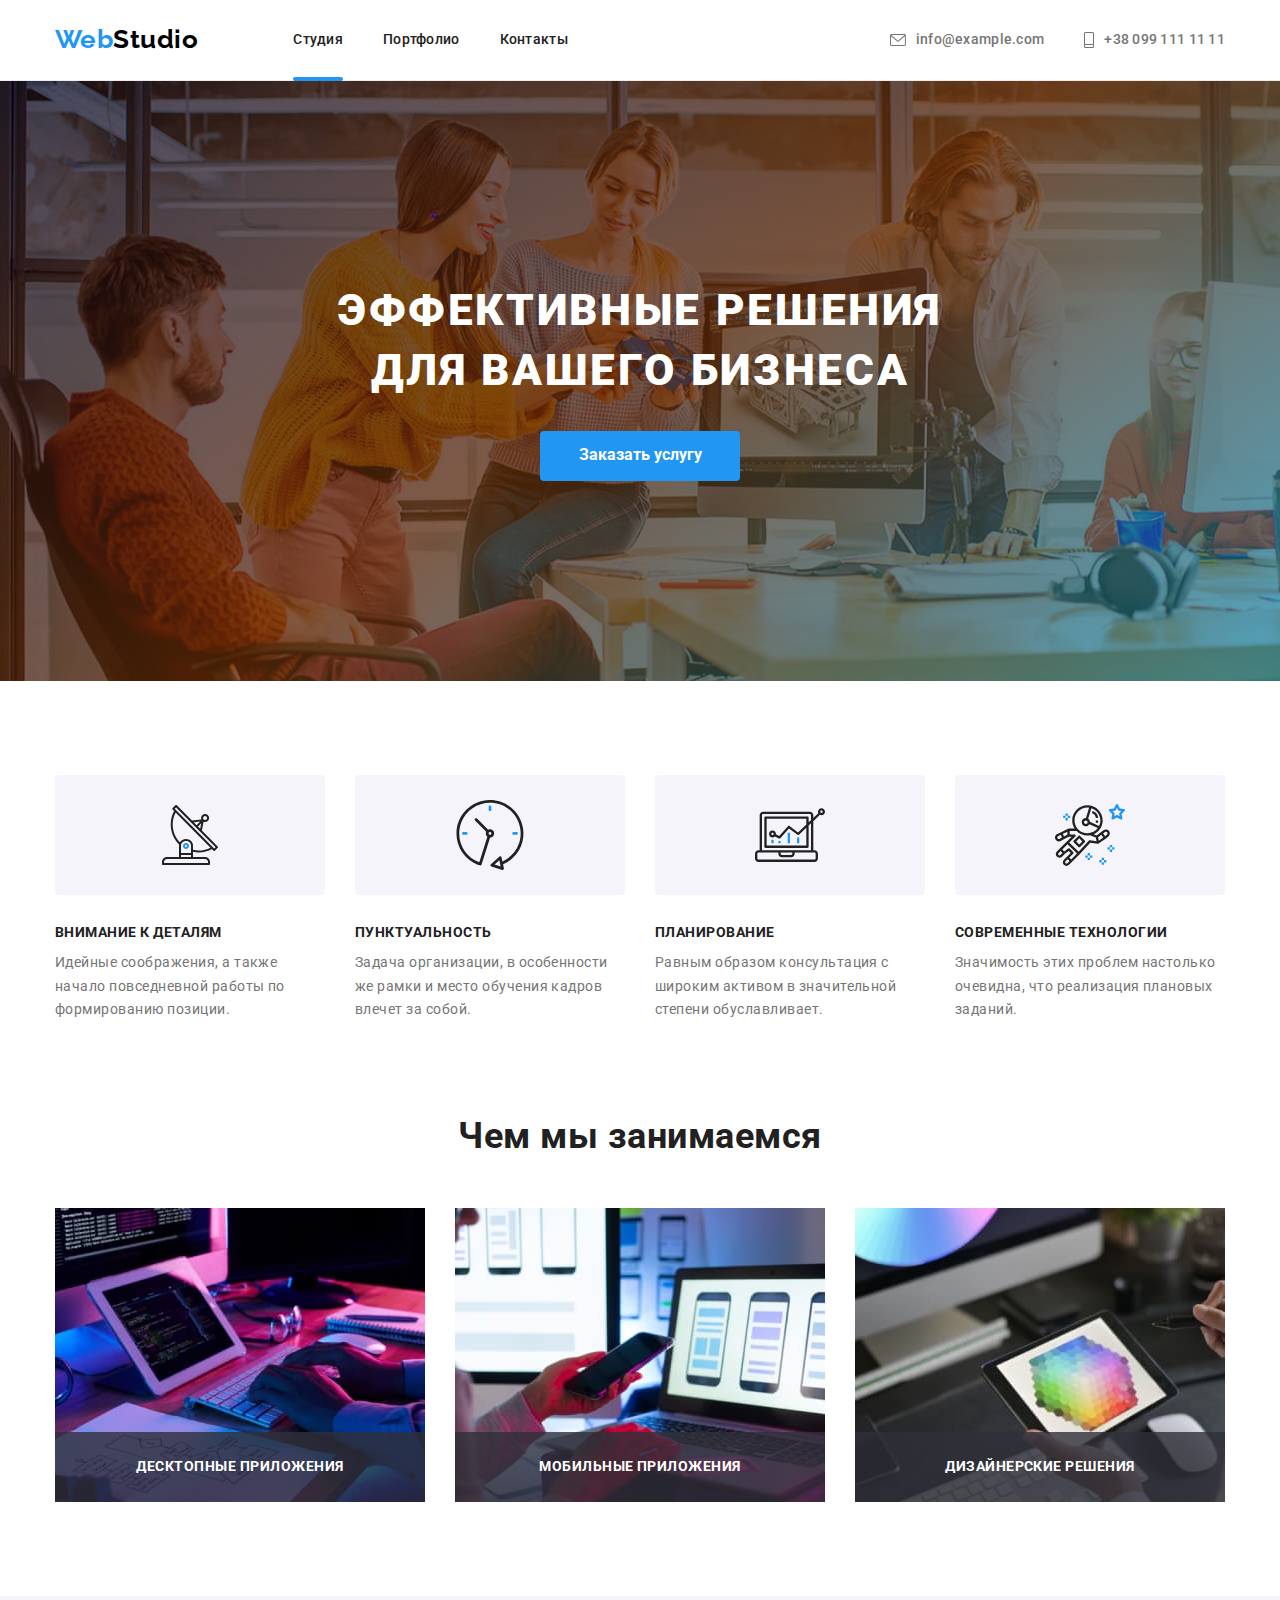
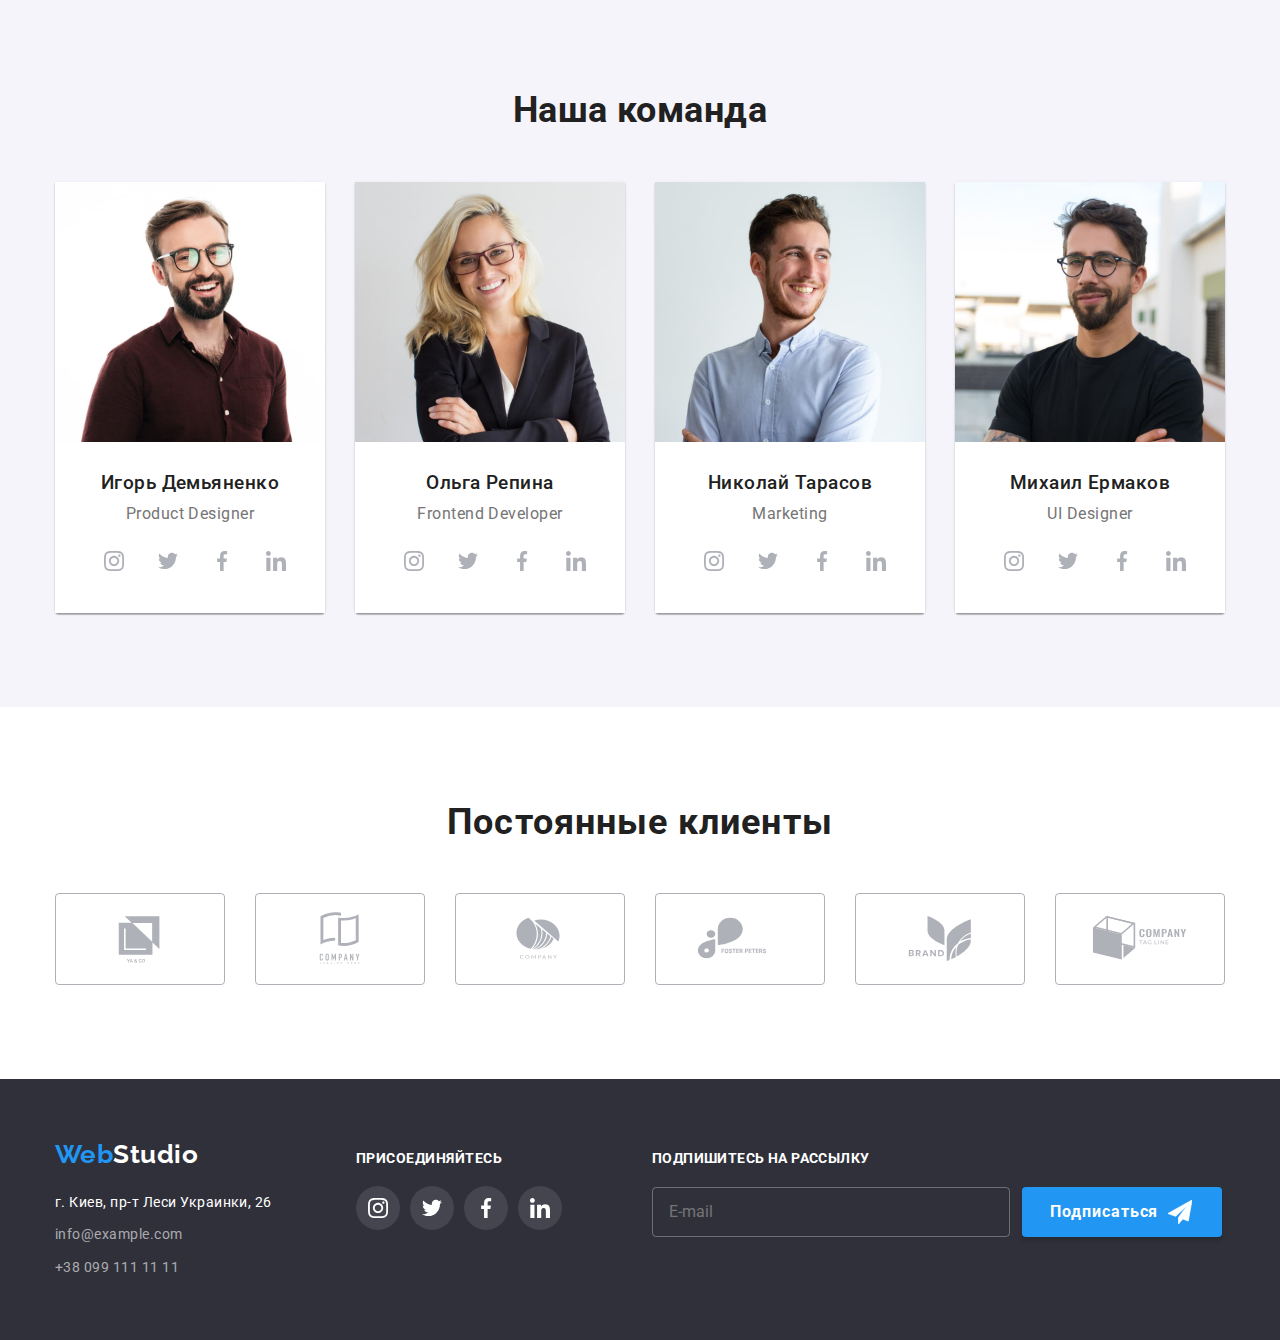
==== index.html @ b6207cf8 "start progect" ====
<!DOCTYPE html>
<html lang="ru">
  <head>
    <meta charset="UTF-8" />
    <meta http-equiv="X-UA-Compatible" content="IE=edge" />
    <meta name="viewport" content="width=device-width, initial-scale=1.0" />
    <title>Document</title>
    <link rel="preconnect" href="https://fonts.googleapis.com" />
    <link rel="preconnect" href="https://fonts.gstatic.com" crossorigin />
    <link
      href="https://fonts.googleapis.com/css2?family=Raleway:wght@700&family=Roboto:wght@400;500;700&display=swap"
      rel="stylesheet"
    />
    <link
      rel="stylesheet"
      href="https://cdnjs.cloudflare.com/ajax/libs/modern-normalize/1.1.0/modern-normalize.css"
    />
    <link rel="stylesheet" href="./css/main.min.css" />
  </head>
  <body>
    <header class="header">
      <div class="container header-container">
        <a href="./index.html" class="header-logo link"
          >Web<span class="header-logo_black">Studio</span></a
        >
        <nav class="navgation">
          <ul class="navgation-list list">
            <li class="navgation-item">
              <a href="#" class="navgation-link link current">Студия</a>
            </li>
            <li class="navgation-item">
              <a href="./portfolio.html" class="navgation-link link"
                >Портфолио</a
              >
            </li>
            <li class="navgation-item">
              <a href="#" class="navgation-link link">Контакты</a>
            </li>
          </ul>
        </nav>

        <ul class="header-contakts__list list">
          <li class="header-contakts__item">
            <a
              href="mailto:info@example.com"
              class="header-contakts__link link"
            >
              <svg class="header-contakts__symbol" width="16" height="12">
                <use href="./images/symbol-defs.svg#icon-envelope"></use>
              </svg>
              info@example.com
            </a>
          </li>
          <li class="header-contakts__item">
            <a href="#" class="header-contakts__link link">
              <svg class="header-contakts__symbol" width="10" height="16">
                <use href="./images/symbol-defs.svg#icon-Vectorphone"></use>
              </svg>
              +38 099 111 11 11
            </a>
          </li>
        </ul>
      </div>
    </header>
    <main>
      <section class="title-box">
        <div class="container">
          <h1 class="title-box__heading">
            Эффективные решения для вашего бизнеса
          </h1>
          <button type="button" class="btn" data-modal-open>
            Заказать услугу
          </button>
        </div>
      </section>
      <section class="benefits">
        <div class="container">
          <h2 class="visually-hidden">наши преимущества</h2>
          <ul class="list benefits-list">
            <li class="benefits-item">
              <div class="benefits-icon">
                <svg class="benefits-img" width="60" height="60">
                  <use href="./images/symbol-defs.svg#icon-antenna-1"></use>
                </svg>
              </div>
              <h3 class="benefits-heading">Внимание к деталям</h3>
              <p class="benefits-paragraph">
                Идейные соображения, а также начало повседневной работы по
                формированию позиции.
              </p>
            </li>
            <li class="benefits-item">
              <div class="benefits-icon">
                <svg class="benefits-img" width="70" height="70">
                  <use href="./images/symbol-defs.svg#icon-clock-1"></use>
                </svg>
              </div>
              <h3 class="benefits-heading">Пунктуальность</h3>
              <p class="benefits-paragraph">
                Задача организации, в особенности же рамки и место обучения
                кадров влечет за собой.
              </p>
            </li>
            <li class="benefits-item">
              <div class="benefits-icon">
                <svg class="benefits-img" width="70" height="70">
                  <use href="./images/symbol-defs.svg#icon-diagram-1"></use>
                </svg>
              </div>
              <h3 class="benefits-heading">Планирование</h3>
              <p class="benefits-paragraph">
                Равным образом консультация с широким активом в значительной
                степени обуславливает.
              </p>
            </li>
            <li class="benefits-item">
              <div class="benefits-icon">
                <svg class="benefits-img" width="70" height="70">
                  <use href="./images/symbol-defs.svg#icon-astronaut-1"></use>
                </svg>
              </div>
              <h3 class="benefits-heading">Современные технологии</h3>
              <p class="benefits-paragraph">
                Значимость этих проблем настолько очевидна, что реализация
                плановых заданий.
              </p>
            </li>
          </ul>
        </div>
      </section>
      <section class="ourDewelop">
        <div class="container">
          <h2 class="ourDewelop-heading">Чем мы занимаемся</h2>
          <ul class="list ourDewelop-list">
            <li class="ourDewelop-item">
              <img
                src="./images/plan.jpg"
                class="ttt"
                alt="план создания приложения"
                width="370"
              />
              <p class="ourDewelop-description">Десктопные приложения</p>
            </li>
            <li class="ourDewelop-item">
              <img
                src="./images/test.jpg"
                alt="тестирование модели приложения на мобильном интерфейсе"
                width="370"
              />
              <p class="ourDewelop-description">Мобильные приложения</p>
            </li>
            <li class="ourDewelop-item">
              <img
                src="./images/mosaik.jpg"
                alt="демонстрация приложения на различных устройствах"
                width="370"
              />
              <p class="ourDewelop-description">Дизайнерские решения</p>
            </li>
          </ul>
        </div>
      </section>
      <section class="our-team">
        <div class="container">
          <h2 class="our-team-heading">Наша команда</h2>
          <ul class="list our-team-list">
            <li class="our-team-item">
              <img
                src="./images/Igor.jpg"
                alt="Фото продуктового дизайнера"
                width="270"
              />
              <div class="name-card">
                <h3 class="our-team-name">Игорь Демьяненко</h3>
                <p class="our-team-profession">Product Designer</p>
                <ul class="social-list list">
                  <li class="social-item">
                    <a href="#" class="social-link link">
                      <svg class="social-icon">
                        <use
                          href="./images/symbol-defs.svg#icon-instagram-1"
                        ></use>
                      </svg>
                    </a>
                  </li>
                  <li class="social-item">
                    <a href="#" class="social-link link">
                      <svg class="social-icon">
                        <use
                          href="./images/symbol-defs.svg#icon-twitter-1"
                        ></use>
                      </svg>
                    </a>
                  </li>
                  <li class="social-item">
                    <a href="#" class="social-link link">
                      <svg class="social-icon">
                        <use
                          href="./images/symbol-defs.svg#icon-facebook-1"
                        ></use>
                      </svg>
                    </a>
                  </li>
                  <li class="social-item">
                    <a href="#" class="social-link link">
                      <svg class="social-icon">
                        <use
                          href="./images/symbol-defs.svg#icon-linkedin-1"
                        ></use>
                      </svg>
                    </a>
                  </li>
                </ul>
              </div>
            </li>
            <li class="our-team-item">
              <img
                src="./images/Olia.jpg"
                alt="Фото фронт-енд разработчика"
                width="270"
              />
              <div class="name-card">
                <h3 class="our-team-name">Ольга Репина</h3>
                <p class="our-team-profession">Frontend Developer</p>
                <ul class="social-list list">
                  <li class="social-item">
                    <a href="#" class="social-link link">
                      <svg class="social-icon">
                        <use
                          href="./images/symbol-defs.svg#icon-instagram-1"
                        ></use>
                      </svg>
                    </a>
                  </li>
                  <li class="social-item">
                    <a href="#" class="social-link link">
                      <svg class="social-icon">
                        <use
                          href="./images/symbol-defs.svg#icon-twitter-1"
                        ></use>
                      </svg>
                    </a>
                  </li>
                  <li class="social-item">
                    <a href="#" class="social-link link">
                      <svg class="social-icon">
                        <use
                          href="./images/symbol-defs.svg#icon-facebook-1"
                        ></use>
                      </svg>
                    </a>
                  </li>
                  <li class="social-item">
                    <a href="#" class="social-link link">
                      <svg class="social-icon">
                        <use
                          href="./images/symbol-defs.svg#icon-linkedin-1"
                        ></use>
                      </svg>
                    </a>
                  </li>
                </ul>
              </div>
            </li>
            <li class="our-team-item">
              <img
                src="./images/Kolia.jpg"
                alt="Фото маркетолога"
                width="270"
              />
              <div class="name-card">
                <h3 class="our-team-name">Николай Тарасов</h3>
                <p class="our-team-profession">Marketing</p>
                <ul class="social-list list">
                  <li class="social-item">
                    <a href="#" class="social-link link">
                      <svg class="social-icon">
                        <use
                          href="./images/symbol-defs.svg#icon-instagram-1"
                        ></use>
                      </svg>
                    </a>
                  </li>
                  <li class="social-item">
                    <a href="#" class="social-link link">
                      <svg class="social-icon">
                        <use
                          href="./images/symbol-defs.svg#icon-twitter-1"
                        ></use>
                      </svg>
                    </a>
                  </li>
                  <li class="social-item">
                    <a href="#" class="social-link link">
                      <svg class="social-icon">
                        <use
                          href="./images/symbol-defs.svg#icon-facebook-1"
                        ></use>
                      </svg>
                    </a>
                  </li>
                  <li class="social-item">
                    <a href="#" class="social-link link">
                      <svg class="social-icon">
                        <use
                          href="./images/symbol-defs.svg#icon-linkedin-1"
                        ></use>
                      </svg>
                    </a>
                  </li>
                </ul>
              </div>
            </li>
            <li class="our-team-item">
              <img
                src="./images/Misha.jpg"
                alt="Фото дизайнера UI"
                width="270"
              />
              <div class="name-card">
                <h3 class="our-team-name">Михаил Ермаков</h3>
                <p class="our-team-profession">UI Designer</p>
                <ul class="social-list list">
                  <li class="social-item">
                    <a href="#" class="social-link link">
                      <svg class="social-icon">
                        <use
                          href="./images/symbol-defs.svg#icon-instagram-1"
                        ></use>
                      </svg>
                    </a>
                  </li>
                  <li class="social-item">
                    <a href="#" class="social-link link">
                      <svg class="social-icon">
                        <use
                          href="./images/symbol-defs.svg#icon-twitter-1"
                        ></use>
                      </svg>
                    </a>
                  </li>
                  <li class="social-item">
                    <a href="#" class="social-link link">
                      <svg class="social-icon">
                        <use
                          href="./images/symbol-defs.svg#icon-facebook-1"
                        ></use>
                      </svg>
                    </a>
                  </li>
                  <li class="social-item">
                    <a href="#" class="social-link link">
                      <svg class="social-icon">
                        <use
                          href="./images/symbol-defs.svg#icon-linkedin-1"
                        ></use>
                      </svg>
                    </a>
                  </li>
                </ul>
              </div>
            </li>
          </ul>
        </div>
      </section>
      <section class="main-clients">
        <div class="container">
          <h2 class="clients-head">Постоянные клиенты</h2>
          <ul class="clients-list list">
            <li class="clients-item">
              <a href="#" class="clients-link"
                ><svg class="clients-icon">
                  <use href="./images/symbol-defs.svg#icon-Logo1"></use>
                </svg>
              </a>
            </li>
            <li class="clients-item">
              <a href="#" class="clients-link"
                ><svg class="clients-icon">
                  <use href="./images/symbol-defs.svg#icon-Logo2"></use>
                </svg>
              </a>
            </li>
            <li class="clients-item">
              <a href="#" class="clients-link"
                ><svg class="clients-icon">
                  <use href="./images/symbol-defs.svg#icon-Logo3"></use>
                </svg>
              </a>
            </li>
            <li class="clients-item">
              <a href="#" class="clients-link"
                ><svg class="clients-icon">
                  <use href="./images/symbol-defs.svg#icon-Logo4"></use>
                </svg>
              </a>
            </li>
            <li class="clients-item">
              <a href="#" class="clients-link"
                ><svg class="clients-icon">
                  <use href="./images/symbol-defs.svg#icon-Logo5"></use>
                </svg>
              </a>
            </li>
            <li class="clients-item">
              <a href="#" class="clients-link"
                ><svg class="clients-icon">
                  <use href="./images/symbol-defs.svg#icon-Logo6"></use>
                </svg>
              </a>
            </li>
          </ul>
        </div>
      </section>
    </main>
    <footer class="footer">
      <div class="container footer-container">
        <div class="vrap">
          <a href="./index.html" class="footer-logo link"
            >Web<span class="footer-logo_white">Studio</span></a
          >
          <address class="footer-adress-hero">
            <p class="footer-address">г. Киев, пр-т Леси Украинки, 26</p>
            <ul class="list footer-list">
              <li class="item-contakts-link">
                <a
                  href="mailto:info@example.com"
                  class="footer-contakts-link link"
                  >info@example.com</a
                >
              </li>
              <li class="item-contakts-link">
                <a href="#" class="footer-contakts-link link"
                  >+38 099 111 11 11</a
                >
              </li>
            </ul>
          </address>
        </div>
        <div class="footer-social">
          <p class="footer-social-heading">присоединяйтесь</p>
          <ul class="footer-social-list list">
            <li class="footer-social-item">
              <a href="#" class="footer-social-link">
                <svg class="footer-social-icon">
                  <use href="./images/symbol-defs.svg#icon-instagram-1"></use>
                </svg>
              </a>
            </li>
            <li class="footer-social-item">
              <a href="#" class="footer-social-link">
                <svg class="footer-social-icon">
                  <use href="./images/symbol-defs.svg#icon-twitter-1"></use>
                </svg>
              </a>
            </li>
            <li class="footer-social-item">
              <a href="#" class="footer-social-link">
                <svg class="footer-social-icon">
                  <use href="./images/symbol-defs.svg#icon-facebook-1"></use>
                </svg>
              </a>
            </li>
            <li class="footer-social-item">
              <a href="#" class="footer-social-link">
                <svg class="footer-social-icon">
                  <use href="./images/symbol-defs.svg#icon-linkedin-1"></use>
                </svg>
              </a>
            </li>
          </ul>
        </div>
        <div class="footer-mail-box">
          <p class="mail-box-heading">Подпишитесь на рассылку</p>
          <form class="form-online">
            <input
              class="online-input"
              type="email"
              name="user-mail"
              id="user-mail"
              placeholder="E-mail"
            />
            <button type="submit" class="hero-button online-btn">
              Подписаться
              <svg class="online-btn-icon" width="24" height="24">
                <use href="./images/symbol-defs.svg#icon-send"></use>
              </svg>
            </button>
          </form>
        </div>
      </div>
    </footer>
    <div class="modal-bg is-hidden" data-modal>
      <div class="modal-window">
        <button type="button" class="clouse-icon" data-modal-close>
          <svg class="close" width="18" height="18">
            <use href="./images/symbol-defs.svg#icon-close-black"></use>
          </svg>
        </button>
        <form class="modal-form">
          <p class="modal-form-heading">
            Оставьте свои данные, мы вам перезвоним
          </p>

          <label class="modal-form-section">
            <span class="name">Имя</span>
            <span class="input-wrap">
              <input class="formput" type="text" name="name" />
              <svg class="input-img" width="12" height="12">
                <use href="./images/symbol-defs.svg#icon-name-vector"></use>
              </svg>
            </span>
          </label>

          <label class="modal-form-section">
            <span class="name">Телефон</span>
            <span class="input-wrap">
              <input class="formput" type="tel" name="phone" />
              <svg class="input-img" width="13" height="13">
                <use href="./images/symbol-defs.svg#icon-phone-vector"></use>
              </svg>
            </span>
          </label>

          <label class="modal-form-section">
            <span class="name">Почта</span>
            <span class="input-wrap">
              <input class="formput" type="email" name="email" />
              <svg class="input-img" width="15" height="12">
                <use href="./images/symbol-defs.svg#icon-mail-vector"></use>
              </svg>
            </span>
          </label>

          <label class="modal-form-section textarea-label">
            <span class="name">Комментарий</span>
            <textarea
              name="feedback"
              class="formput holder-text-style"
              rows="5"
              placeholder="Введите текст"
            ></textarea>
          </label>
          <label for="checkbox" class="form-checkbox-label">
            <input
              type="checkbox"
              name="checkbox"
              id="checkbox"
              class="form-checkbox visually-hidden"
            />
            <span class="checkbox">
              <svg width="16" height="16">
                <use href="./images/symbol-defs.svg#icon-Vector" class=""></use>
              </svg>
            </span>
            Соглашаюсь с рассылкой и принимаю
            <a href="" class="form-link">Условия договора</a>
          </label>

          <button class="btn form-btn" type="submit">Отправить</button>
        </form>
      </div>
    </div>
    <script src="./js/modal.js"></script>
  </body>
</html>
---- css/main.min.css ----
:root{--primary-title-color: #212121;--primary-text-color: #757575;--header-link-color: #2196f3;--logo-text-color: #000000;--bg-our-team: #f5f4fa;--white-color-text: #ffffff;--title-box-color: #2f303a;--shadow-color: #eeeeee;--header-border: #ececec;--social-icon: #afb1b8;--our-clients: #212121}p,h1,h2,h3,h4,h5,h6{margin:0}ul{margin:0;padding-left:0}img{display:block;max-width:100%;height:auto}body{font-family:"Roboto", sans-serif;letter-spacing:0.03em;color:var(--primary-text-color);background-color:var(--white-color-text)}.link{text-decoration:none}.list{text-decoration:none;list-style-type:none}.visually-hidden{position:absolute;width:1px;height:1px;margin:-1px;border:0;padding:0;clip:rect(0 0 0 0);overflow:hidden}.container{width:1200px;margin:0 auto;padding-left:15px;padding-right:15px}.btn{margin-top:30px;width:200px;height:50px;font-family:inherit;font-weight:700;border-radius:4px;color:var(--white-color-text);background-color:var(--header-link-color);border:none;cursor:pointer}.btn:focus,.btn:hover{box-shadow:0px 4px 4px rgba(0,0,0,0.15)}.footer-logo{display:inline-block;margin-bottom:20px;font-family:Raleway;font-style:normal;font-weight:bold;font-size:26px;line-height:1.19;color:var(--header-link-color)}.footer-logo_white{font-weight:bold;font-size:26px;line-height:1.19;color:var(--white-color-text)}footer.header-logo{display:block;padding:0;margin-right:0;margin-bottom:20px}.modal-window{position:absolute;top:50%;left:50%;padding:40px;transform:translate(-50%, -50%);width:528px;height:581px;background:var(--white-color-text);box-shadow:0px 4px 4px rgba(0,0,0,0.25);border-radius:4px}.modal-bg{position:fixed;width:100vw;height:100vh;top:0;background-color:rgba(0,0,0,0.2);transition-property:opacity, visibility;transition-duration:500ms;transition-timing-function:cubic-bezier(0.4, 0, 0.2, 1)}.social-list{display:flex;justify-content:center}.social-item{width:44px;height:44px;display:flex}.social-item{margin-left:10px}.social-link{width:100%;height:100%;display:flex;border-radius:50%;justify-content:center;align-items:center;transition-property:background-color;transition-duration:250ms;transition-timing-function:cubic-bezier(0.4, 0, 0.2, 1)}.social-link:focus,.social-link:hover{background-color:var(--header-link-color)}.social-link:focus .social-icon,.social-link:hover .social-icon{fill:var(--white-color-text)}.social-icon{width:20px;height:20px;fill:var(--social-icon);transition-property:fill;transition-duration:250ms;transition-timing-function:cubic-bezier(0.4, 0, 0.2, 1)}.mail-box-heading{font-style:normal;font-weight:700;font-size:14px;line-height:1.14;letter-spacing:0.03em;margin-bottom:20px;text-transform:uppercase;color:var(--white-color-text)}.form-online{display:flex;width:100%}.online-input{padding:15px 16px;margin-right:12px;width:358px;height:50px;color:var(--white-color-text);background-color:transparent;box-sizing:border-box;border-radius:4px;border:1px solid rgba(255,255,255,0.3);outline:0px;transition:border-color 250ms cubic-bezier(0.4, 0, 0.2, 1)}.online-input:hover,.online-input:focus{border-color:var(--header-link-color)}.online-btn-icon{height:24px;width:24px;margin-left:10px}.hero-button{padding:10px 32px;font-weight:700;font-size:16px;line-height:1.87;letter-spacing:0.06em;border-radius:4px;background-color:var(--header-link-color);color:var(--primary-text-color);box-shadow:0px 4px 4px #000;border:none;align-items:center;text-align:center;cursor:pointer;transition:background-color 250ms cubic-bezier(0.4, 0, 0.2, 1)}.online-btn{padding:10px 28px;width:200px;color:var(--white-color-text);display:flex;box-shadow:0px 4px 4px rgba(0,0,0,0.15);border-radius:4px}.footer-mail-send{font-style:normal;font-weight:700;font-size:16px;line-height:1.88;display:flex;align-items:center;text-align:center;letter-spacing:0.06em;background-color:var(--header-link-color);padding-right:10px;color:var(--white-color-text)}.footer-button-icon{fill:var(--white-color-text)}.filter{font-weight:500;padding:6px 22px;line-height:1.62;text-align:center;border-radius:4px;color:var(--primary-title-color);background:var(--bg-our-team);border:none;transition:background-color 250ms cubic-bezier(0.4, 0, 0.2, 1),color 250ms cubic-bezier(0.4, 0, 0.2, 1),box-shadow 250ms cubic-bezier(0.4, 0, 0.2, 1)}.filter:focus,.filter:hover{color:var(--white-color-text);background:var(--header-link-color);box-shadow:0px 4px 4px rgba(0,0,0,0.25)}.btn-active{color:var(--white-color-text);background:var(--header-link-color);box-shadow:0px 4px 4px rgba(0,0,0,0.25)}.button-container{display:flex;align-items:center;justify-content:center;margin-bottom:50px}.list-item-container{border-radius:4px}.list-item-container:not(:last-child){margin-right:8px}.current{color:var(--header-link-color)}.header{border-bottom:1px solid var(--header-border)}.header-container{display:flex;align-items:center}.navgation-list{display:flex;align-items:center}.header-contakts__list{display:flex;margin-left:auto}.header-logo{font-family:Raleway;font-style:normal;font-weight:bold;font-size:26px;line-height:1.19;margin-right:95px;padding-top:24px;padding-bottom:25px;color:var(--header-link-color)}.header-logo_black{color:var(--logo-text-color)}.navgation-item{display:block}.navgation-item:not(:last-child){margin-right:40px}.navgation-link{display:block;position:relative;padding:32px 0;font-weight:500;font-size:14px;line-height:1.14;letter-spacing:0.02em;color:var(--primary-title-color);transition-property:color;transition-duration:250ms;transition-timing-function:cubic-bezier(0.4, 0, 0.2, 1)}.navgation-link:focus,.navgation-link:hover{color:var(--header-link-color)}.header-contakts__item:not(:last-child){margin-right:40px}.header-contakts__item{display:flex;align-items:center;position:relative}.header-contakts__link{display:flex;align-items:center;padding:32px 0;font-weight:500;font-size:14px;line-height:1.14;letter-spacing:0.02em;color:var(--primary-text-color);transition-property:color;transition-duration:250ms;transition-timing-function:cubic-bezier(0.4, 0, 0.2, 1)}.header-contakts__link:hover,.header-contakts__link:focus{color:var(--header-link-color)}.header-contakts__link:hover .header-contakts__symbol,.header-contakts__link:focus .header-contakts__symbol{color:var(--header-link-color);fill:var(--header-link-color)}.header-contakts__symbol{margin-right:10px;fill:var(--primary-text-color);transition:250ms cubic-bezier(0.4, 0, 0.2, 1)}.current::after{content:"";display:block;position:absolute;bottom:-1.5px;width:100%;height:4px;background:var(--header-link-color);border-radius:2px}.hero-container-wrapper{position:relative;overflow:hidden}.description{font-style:normal;font-weight:400;position:absolute;top:0;left:0;width:100%;font-size:18px;line-height:1.56;color:var(--white-color-text);background-color:var(--header-link-color);opacity:0.9;padding:63px 24px;text-align:start;transform:translateY(100%);transition:250ms cubic-bezier(0.4, 0, 0.2, 1)}.hero-container-item:not(:nth-last-child(-n+3)){margin-bottom:30px}.hero-container-item:not(:nth-child(3n+3)){margin-right:30px}.section{padding-top:94px;padding-bottom:94px}.card-box{padding:20px 24px;border:1px solid var(--shadow-color);border-top:none}.card-title{font-weight:bold;font-size:18px;line-height:2;letter-spacing:0.06em;color:var(--primary-title-color)}.card-paragraph{line-height:30px;margin-top:4px;color:var(--primary-text-color)}.hero-container{display:flex;flex-wrap:wrap}.hero-container-link{display:block;width:100%;height:100%}.hero-container-link:hover,.hero-container-link:focus{box-shadow:0px 4px 4px rgba(0,0,0,0.25)}.hero-container-link:hover .description,.hero-container-link:focus .description{transform:translateY(0)}.title-box{max-width:1600px;text-align:center;margin:0 auto;background:linear-gradient(145deg, rgba(2,0,36,0.4) 0%, rgba(121,56,9,0.574965) 50%, rgba(0,212,255,0.4) 100%),url(../images/bg.jpg)}.title-box__heading{width:55%;margin:0 auto;font-weight:900;font-size:44px;line-height:1.36;text-align:center;letter-spacing:0.06em;text-transform:uppercase;color:var(--white-color-text)}.title-box{padding:200px 0}.benefits{padding-top:94px;padding-bottom:94px}.benefits-list{display:flex}.benefits-list:not(:last-child){margin-left:15px}.benefits-item{flex-basis:calc((100% - (3 * 30px)) / 4)}.benefits-item:not(:last-child){margin-right:30px}.benefits-heading{margin-bottom:10px;font-weight:bold;font-size:14px;line-height:1.14;text-transform:uppercase;color:var(--primary-title-color)}.benefits-paragraph{font-style:normal;font-weight:normal;font-size:14px;line-height:1.71}.benefits-icon{width:270px;height:120px;margin-bottom:30px;display:flex;justify-content:center;align-items:center;background:var(--bg-our-team);border-radius:4px}.clouse-icon{position:absolute;right:8px;top:8px;width:30px;height:30px;border-radius:50%;border:1px solid rgba(0,0,0,0.1);background:var(--white-color-text);display:flex;justify-content:center;align-items:center;transition-property:fill;transition-duration:250ms;transition-timing-function:cubic-bezier(0.4, 0, 0.2, 1);cursor:pointer}.clouse-icon:hover,.clouse-icon:focus{fill:var(--header-link-color)}.close{display:flex;justify-content:center;align-items:center}.modal-bg.is-hidden{visibility:hidden;opacity:0;pointer-events:none}.modal-form-heading{margin-bottom:12px;font-style:normal;font-weight:700;font-size:20px;line-height:1.15;text-align:center;letter-spacing:0.03em;color:var(--logo-text-color)}.modal-form{display:flex;flex-direction:column;width:100%;min-height:581px}.formput{display:block;width:100%;height:100%;border:none;resize:none;padding-left:30px;outline:none;box-sizing:border-box;border-radius:4px;border:1.4px solid rgba(33,33,33,0.2)}.formput:hover,.formput:focus{border-color:#188ce8;transition-property:border-color;transition-duration:250ms;transition-timing-function:cubic-bezier(0.4, 0, 0.2, 1)}.formput:hover+.input-img,.formput:focus+.input-img{fill:var(--header-link-color)}.input-wrap.input-img{transition-property:fill;transition-duration:250ms;transition-timing-function:cubic-bezier(0.4, 0, 0.2, 1)}.input-wrap:focus,.input-wrap:hover{border-color:var(--header-link-color)}.textarea-wrap{position:relative;height:40px;border-color:var(--primary-text-color);padding:12px 16px;width:448px;height:120px;resize:none;border-radius:4px;border:1px solid rgba(33,33,33,0.2);transition:border-color var(--timing-duration) var(--timing-function)}.name{font-style:normal;font-weight:400;font-size:12px;line-height:calc(14 / 12);color:var(--primary-text-color);letter-spacing:0.01em}.form-text{font-weight:400;font-size:14px;line-height:calc(24 / 14);letter-spacing:0.03em;color:var(--primary-text-color)}.textarea-wrap .formput{padding:0}textarea.holder-text-style{display:block;font-style:normal;font-weight:400;font-size:14px;line-height:calc(16 / 14);letter-spacing:0.01em;color:rgba(117,117,117,0.5);border:1.4px solid rgba(33,33,33,0.2);padding:12px 16px}.form-checkbox-label{cursor:pointer}.checkbox{margin-right:7px;width:16px;height:16px;transition:background-color 250ms cubic-bezier(0.4, 0, 0.2, 1),fill 250ms cubic-bezier(0.4, 0, 0.2, 1)}.form-link{margin-left:5px;font-size:14px;line-height:1.71;letter-spacing:0.03em;text-decoration-line:underline;color:var(--header-link-color)}.modal-form-section{margin-bottom:10px}.form-checkbox-label{display:flex;align-items:center;justify-content:center;margin-bottom:30px;font-weight:normal;font-size:14px;line-height:1.71;letter-spacing:0.03em;color:var(--primary-text-color)}.form-btn{display:block;margin:0 auto;font-style:normal;font-weight:700;font-size:16px;line-height:1.87;letter-spacing:0.06em;color:var(--white-color-text);box-shadow:0px 4px 4px rgba(0,0,0,0.15);border-radius:4px;transition-property:background-color;transition-duration:250ms;transition-timing-function:cubic-bezier(0.4, 0, 0.2, 1);cursor:pointer}.form-btn:hover,.form-btn:focus{background-color:#188ce8}.form-checkbox{position:absolute}.form-checkbox:focus+.checkbox,.form-checkbox:hover+.checkbox{fill:var(--header-link-color)}.form-checkbox:checked+.checkbox{border-radius:2px;fill:var(--header-link-color);background-color:var(--header-link-color);background-image:url(../images/Vector-2.svg);background-size:cover}.form-field{position:relative}.input-img{position:absolute;display:inline-block;left:12px;top:50%;transform:translateY(-50%)}.input-wrap{display:block;position:relative;height:40px}label.textarea-label{margin-bottom:20px}.ourDewelop{padding-bottom:94px}.ourDewelop-heading{font-weight:700;font-size:36px;line-height:1.16;text-align:center;margin-bottom:50px;color:var(--primary-title-color)}.ourDewelop-list{display:flex;margin:-15px}.ourDewelop-item{flex-basis:calc(100% / 3 - 30px);margin:15px;position:relative}.ourDewelop-item:not(:last-child){margin-right:15px}.ourDewelop-description{position:absolute;display:flex;justify-content:center;align-items:center;left:0;bottom:0;width:100%;height:70px;font-style:normal;font-weight:700;font-size:14px;line-height:1.14;color:var(--white-color-text);text-transform:uppercase;background:rgba(47,48,58,0.8)}.our-team{background-color:var(--bg-our-team);padding-bottom:94px;padding-top:94px;transition:box-shadow 250ms cubic-bezier(0.4, 0, 0.2, 1)}.our-team:focus,.our-team:hover{box-shadow:0px 4px 4px rgba(0,0,0,0.25)}.our-team-heading{margin-bottom:50px;text-align:center;font-size:36px;font-weight:700;color:var(--primary-title-color)}.our-team-list{display:flex;margin:-15px}.our-team-item{flex-basis:calc(100% / 4 - 30px);margin:15px;box-shadow:0px 1px 3px rgba(0,0,0,0.12),0px 1px 1px rgba(0,0,0,0.14),0px 2px 1px rgba(0,0,0,0.2);border-radius:0px 0px 4px 4px}.our-team-item:not(:last-child){margin-right:15px}.name-card{padding:30px 27px;background-color:var(--white-color-text)}.our-team-name{margin-bottom:10px;font-weight:500;line-height:1.19;text-align:center;color:var(--primary-title-color)}.our-team-profession{font-style:normal;font-weight:normal;line-height:1.19;text-align:center;margin-bottom:16px}.main-clients{padding-top:94px;padding-bottom:94px}.clients-head{font-weight:700;line-height:1.17;text-align:center;font-size:36px;margin-bottom:50px;letter-spacing:0.03em;color:var(--our-clients)}.clients-list{display:flex;justify-content:center}.clients-item{width:170px;height:92px}.clients-item+.clients-item{margin-left:30px}.clients-link{display:flex;justify-content:center;align-items:center;width:100%;height:100%;border:1px solid var(--social-icon);box-sizing:border-box;border-radius:4px;transition-property:border;transition-duration:250ms;transition-timing-function:cubic-bezier(0.4, 0, 0.2, 1)}.clients-link:focus,.clients-link:hover{border-color:var(--header-link-color)}.clients-link:focus .clients-icon,.clients-link:hover .clients-icon{fill:var(--header-link-color)}.clients-icon{width:106px;height:60px;fill:var(--social-icon);transition-property:fill;transition-duration:250ms;transition-timing-function:cubic-bezier(0.4, 0, 0.2, 1)}.footer{background-color:var(--title-box-color)}.footer-list{margin-top:9px}.footer-address{font-size:14px;line-height:calc(24 / 14);color:var(--white-color-text)}.footer-adress-hero{font-style:inherit;padding-right:14px}.footer-contakts-link{font-size:14px;line-height:1.71;color:rgba(255,255,255,0.6);transition-property:color;transition-duration:250ms;transition-timing-function:cubic-bezier(0.4, 0, 0.2, 1)}.footer-contakts-link:hover,.footer-contakts-link:focus{color:var(--header-link-color)}.footer{display:block;padding-top:60px;padding-bottom:60px}.item-contakts-link:first-child{margin-bottom:9px}.footer-container{display:flex;align-items:baseline}footer-mail-box{width:100%;margin-left:auto}.footer-social-heading{font-weight:700;line-height:1.17;font-size:14px;color:var(--white-color-text);margin-bottom:20px;text-transform:uppercase}.footer-social{margin-left:70px;margin-right:90px}.footer-social-list{display:flex;justify-content:center}.footer-social-item{width:44px;height:44px;display:flex}.footer-social-item+.footer-social-item{margin-left:10px}.footer-social-link{width:100%;height:100%;display:flex;border-radius:50%;background:rgba(255,255,255,0.1);justify-content:center;align-items:center;transition-property:background-color;transition-duration:250ms;transition-timing-function:cubic-bezier(0.4, 0, 0.2, 1)}.footer-social-link:hover,.footer-social-link:focus{background-color:var(--header-link-color)}.footer-social-icon{width:20px;height:20px;fill:var(--white-color-text)}
/*# sourceMappingURL=main.min.css.map */
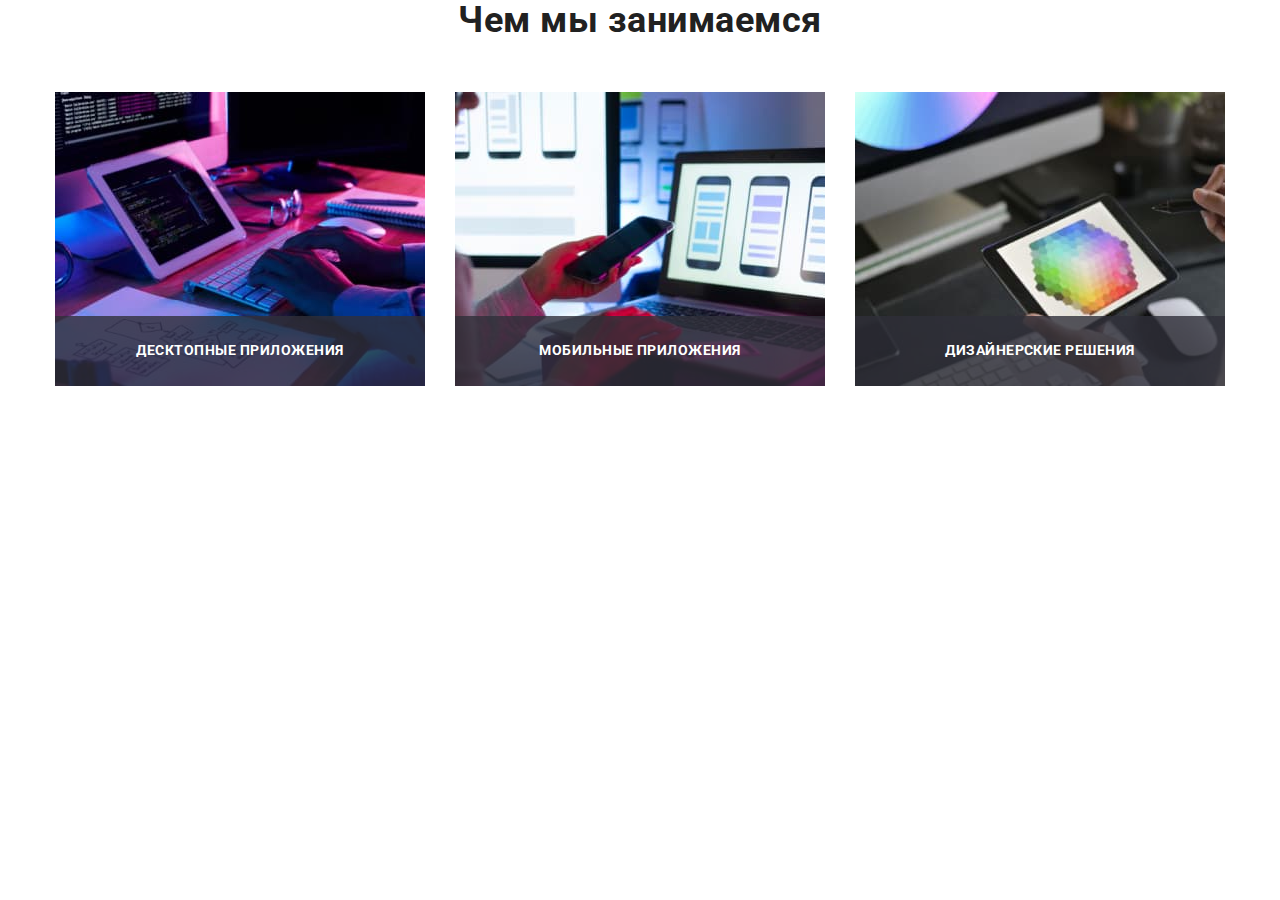
==== commit 4992acb3: "about & benefits" ====
--- a/index.html
+++ b/index.html
@@ -18,7 +18,7 @@
     <link rel="stylesheet" href="./css/main.min.css" />
   </head>
   <body>
-    <header class="header">
+    <!--  <header class="header">
       <div class="container header-container">
         <a href="./index.html" class="header-logo link"
           >Web<span class="header-logo_black">Studio</span></a
@@ -72,95 +72,95 @@
             Заказать услугу
           </button>
         </div>
-      </section>
-      <section class="benefits">
-        <div class="container">
-          <h2 class="visually-hidden">наши преимущества</h2>
-          <ul class="list benefits-list">
-            <li class="benefits-item">
-              <div class="benefits-icon">
-                <svg class="benefits-img" width="60" height="60">
-                  <use href="./images/symbol-defs.svg#icon-antenna-1"></use>
-                </svg>
-              </div>
-              <h3 class="benefits-heading">Внимание к деталям</h3>
-              <p class="benefits-paragraph">
-                Идейные соображения, а также начало повседневной работы по
-                формированию позиции.
-              </p>
-            </li>
-            <li class="benefits-item">
-              <div class="benefits-icon">
-                <svg class="benefits-img" width="70" height="70">
-                  <use href="./images/symbol-defs.svg#icon-clock-1"></use>
-                </svg>
-              </div>
-              <h3 class="benefits-heading">Пунктуальность</h3>
-              <p class="benefits-paragraph">
-                Задача организации, в особенности же рамки и место обучения
-                кадров влечет за собой.
-              </p>
-            </li>
-            <li class="benefits-item">
-              <div class="benefits-icon">
-                <svg class="benefits-img" width="70" height="70">
-                  <use href="./images/symbol-defs.svg#icon-diagram-1"></use>
-                </svg>
-              </div>
-              <h3 class="benefits-heading">Планирование</h3>
-              <p class="benefits-paragraph">
-                Равным образом консультация с широким активом в значительной
-                степени обуславливает.
-              </p>
-            </li>
-            <li class="benefits-item">
-              <div class="benefits-icon">
-                <svg class="benefits-img" width="70" height="70">
-                  <use href="./images/symbol-defs.svg#icon-astronaut-1"></use>
-                </svg>
-              </div>
-              <h3 class="benefits-heading">Современные технологии</h3>
-              <p class="benefits-paragraph">
-                Значимость этих проблем настолько очевидна, что реализация
-                плановых заданий.
-              </p>
-            </li>
-          </ul>
-        </div>
-      </section>
-      <section class="ourDewelop">
-        <div class="container">
-          <h2 class="ourDewelop-heading">Чем мы занимаемся</h2>
-          <ul class="list ourDewelop-list">
-            <li class="ourDewelop-item">
-              <img
-                src="./images/plan.jpg"
-                class="ttt"
-                alt="план создания приложения"
-                width="370"
-              />
-              <p class="ourDewelop-description">Десктопные приложения</p>
-            </li>
-            <li class="ourDewelop-item">
-              <img
-                src="./images/test.jpg"
-                alt="тестирование модели приложения на мобильном интерфейсе"
-                width="370"
-              />
-              <p class="ourDewelop-description">Мобильные приложения</p>
-            </li>
-            <li class="ourDewelop-item">
-              <img
-                src="./images/mosaik.jpg"
-                alt="демонстрация приложения на различных устройствах"
-                width="370"
-              />
-              <p class="ourDewelop-description">Дизайнерские решения</p>
-            </li>
-          </ul>
-        </div>
-      </section>
-      <section class="our-team">
+      </section> 
+    <section class="benefits">
+      <div class="container">
+        <h2 class="visually-hidden">наши преимущества</h2>
+        <ul class="list benefits-list">
+          <li class="benefits-item">
+            <div class="benefits-icon">
+              <svg class="benefits-img" width="70" height="70">
+                <use href="./images/symbol-defs.svg#icon-antenna-1"></use>
+              </svg>
+            </div>
+            <h3 class="benefits-heading">Внимание к деталям</h3>
+            <p class="benefits-paragraph">
+              Идейные соображения, а также начало повседневной работы по
+              формированию позиции.
+            </p>
+          </li>
+          <li class="benefits-item">
+            <div class="benefits-icon">
+              <svg class="benefits-img" width="70" height="70">
+                <use href="./images/symbol-defs.svg#icon-clock-1"></use>
+              </svg>
+            </div>
+            <h3 class="benefits-heading">Пунктуальность</h3>
+            <p class="benefits-paragraph">
+              Задача организации, в особенности же рамки и место обучения кадров
+              влечет за собой.
+            </p>
+          </li>
+          <li class="benefits-item">
+            <div class="benefits-icon">
+              <svg class="benefits-img" width="70" height="70">
+                <use href="./images/symbol-defs.svg#icon-diagram-1"></use>
+              </svg>
+            </div>
+            <h3 class="benefits-heading">Планирование</h3>
+            <p class="benefits-paragraph">
+              Равным образом консультация с широким активом в значительной
+              степени обуславливает.
+            </p>
+          </li>
+          <li class="benefits-item">
+            <div class="benefits-icon">
+              <svg class="benefits-img" width="70" height="70">
+                <use href="./images/symbol-defs.svg#icon-astronaut-1"></use>
+              </svg>
+            </div>
+            <h3 class="benefits-heading">Современные технологии</h3>
+            <p class="benefits-paragraph">
+              Значимость этих проблем настолько очевидна, что реализация
+              плановых заданий.
+            </p>
+          </li>
+        </ul>
+      </div>
+    </section>-->
+    <section class="ourDewelop">
+      <div class="container">
+        <h2 class="ourDewelop-heading">Чем мы занимаемся</h2>
+        <ul class="list ourDewelop-list">
+          <li class="ourDewelop-item">
+            <img
+              src="./images/plan.jpg"
+              class="ttt"
+              alt="план создания приложения"
+              width="370"
+            />
+            <p class="ourDewelop-description">Десктопные приложения</p>
+          </li>
+          <li class="ourDewelop-item">
+            <img
+              src="./images/test.jpg"
+              alt="тестирование модели приложения на мобильном интерфейсе"
+              width="370"
+            />
+            <p class="ourDewelop-description">Мобильные приложения</p>
+          </li>
+          <li class="ourDewelop-item">
+            <img
+              src="./images/mosaik.jpg"
+              alt="демонстрация приложения на различных устройствах"
+              width="370"
+            />
+            <p class="ourDewelop-description">Дизайнерские решения</p>
+          </li>
+        </ul>
+      </div>
+    </section>
+    <!-- <section class="our-team">
         <div class="container">
           <h2 class="our-team-heading">Наша команда</h2>
           <ul class="list our-team-list">
@@ -520,9 +520,9 @@
                 <use href="./images/symbol-defs.svg#icon-phone-vector"></use>
               </svg>
             </span>
-          </label>
+          </label> -->
 
-          <label class="modal-form-section">
+    <!--<label class="modal-form-section">
             <span class="name">Почта</span>
             <span class="input-wrap">
               <input class="formput" type="email" name="email" />
@@ -561,6 +561,6 @@
         </form>
       </div>
     </div>
-    <script src="./js/modal.js"></script>
+    <script src="./js/modal.js"></script>-->
   </body>
 </html>
--- a/css/main.min.css
+++ b/css/main.min.css
@@ -1,2 +1,2 @@
-:root{--primary-title-color: #212121;--primary-text-color: #757575;--header-link-color: #2196f3;--logo-text-color: #000000;--bg-our-team: #f5f4fa;--white-color-text: #ffffff;--title-box-color: #2f303a;--shadow-color: #eeeeee;--header-border: #ececec;--social-icon: #afb1b8;--our-clients: #212121}p,h1,h2,h3,h4,h5,h6{margin:0}ul{margin:0;padding-left:0}img{display:block;max-width:100%;height:auto}body{font-family:"Roboto", sans-serif;letter-spacing:0.03em;color:var(--primary-text-color);background-color:var(--white-color-text)}.link{text-decoration:none}.list{text-decoration:none;list-style-type:none}.visually-hidden{position:absolute;width:1px;height:1px;margin:-1px;border:0;padding:0;clip:rect(0 0 0 0);overflow:hidden}.container{width:1200px;margin:0 auto;padding-left:15px;padding-right:15px}.btn{margin-top:30px;width:200px;height:50px;font-family:inherit;font-weight:700;border-radius:4px;color:var(--white-color-text);background-color:var(--header-link-color);border:none;cursor:pointer}.btn:focus,.btn:hover{box-shadow:0px 4px 4px rgba(0,0,0,0.15)}.footer-logo{display:inline-block;margin-bottom:20px;font-family:Raleway;font-style:normal;font-weight:bold;font-size:26px;line-height:1.19;color:var(--header-link-color)}.footer-logo_white{font-weight:bold;font-size:26px;line-height:1.19;color:var(--white-color-text)}footer.header-logo{display:block;padding:0;margin-right:0;margin-bottom:20px}.modal-window{position:absolute;top:50%;left:50%;padding:40px;transform:translate(-50%, -50%);width:528px;height:581px;background:var(--white-color-text);box-shadow:0px 4px 4px rgba(0,0,0,0.25);border-radius:4px}.modal-bg{position:fixed;width:100vw;height:100vh;top:0;background-color:rgba(0,0,0,0.2);transition-property:opacity, visibility;transition-duration:500ms;transition-timing-function:cubic-bezier(0.4, 0, 0.2, 1)}.social-list{display:flex;justify-content:center}.social-item{width:44px;height:44px;display:flex}.social-item{margin-left:10px}.social-link{width:100%;height:100%;display:flex;border-radius:50%;justify-content:center;align-items:center;transition-property:background-color;transition-duration:250ms;transition-timing-function:cubic-bezier(0.4, 0, 0.2, 1)}.social-link:focus,.social-link:hover{background-color:var(--header-link-color)}.social-link:focus .social-icon,.social-link:hover .social-icon{fill:var(--white-color-text)}.social-icon{width:20px;height:20px;fill:var(--social-icon);transition-property:fill;transition-duration:250ms;transition-timing-function:cubic-bezier(0.4, 0, 0.2, 1)}.mail-box-heading{font-style:normal;font-weight:700;font-size:14px;line-height:1.14;letter-spacing:0.03em;margin-bottom:20px;text-transform:uppercase;color:var(--white-color-text)}.form-online{display:flex;width:100%}.online-input{padding:15px 16px;margin-right:12px;width:358px;height:50px;color:var(--white-color-text);background-color:transparent;box-sizing:border-box;border-radius:4px;border:1px solid rgba(255,255,255,0.3);outline:0px;transition:border-color 250ms cubic-bezier(0.4, 0, 0.2, 1)}.online-input:hover,.online-input:focus{border-color:var(--header-link-color)}.online-btn-icon{height:24px;width:24px;margin-left:10px}.hero-button{padding:10px 32px;font-weight:700;font-size:16px;line-height:1.87;letter-spacing:0.06em;border-radius:4px;background-color:var(--header-link-color);color:var(--primary-text-color);box-shadow:0px 4px 4px #000;border:none;align-items:center;text-align:center;cursor:pointer;transition:background-color 250ms cubic-bezier(0.4, 0, 0.2, 1)}.online-btn{padding:10px 28px;width:200px;color:var(--white-color-text);display:flex;box-shadow:0px 4px 4px rgba(0,0,0,0.15);border-radius:4px}.footer-mail-send{font-style:normal;font-weight:700;font-size:16px;line-height:1.88;display:flex;align-items:center;text-align:center;letter-spacing:0.06em;background-color:var(--header-link-color);padding-right:10px;color:var(--white-color-text)}.footer-button-icon{fill:var(--white-color-text)}.filter{font-weight:500;padding:6px 22px;line-height:1.62;text-align:center;border-radius:4px;color:var(--primary-title-color);background:var(--bg-our-team);border:none;transition:background-color 250ms cubic-bezier(0.4, 0, 0.2, 1),color 250ms cubic-bezier(0.4, 0, 0.2, 1),box-shadow 250ms cubic-bezier(0.4, 0, 0.2, 1)}.filter:focus,.filter:hover{color:var(--white-color-text);background:var(--header-link-color);box-shadow:0px 4px 4px rgba(0,0,0,0.25)}.btn-active{color:var(--white-color-text);background:var(--header-link-color);box-shadow:0px 4px 4px rgba(0,0,0,0.25)}.button-container{display:flex;align-items:center;justify-content:center;margin-bottom:50px}.list-item-container{border-radius:4px}.list-item-container:not(:last-child){margin-right:8px}.current{color:var(--header-link-color)}.header{border-bottom:1px solid var(--header-border)}.header-container{display:flex;align-items:center}.navgation-list{display:flex;align-items:center}.header-contakts__list{display:flex;margin-left:auto}.header-logo{font-family:Raleway;font-style:normal;font-weight:bold;font-size:26px;line-height:1.19;margin-right:95px;padding-top:24px;padding-bottom:25px;color:var(--header-link-color)}.header-logo_black{color:var(--logo-text-color)}.navgation-item{display:block}.navgation-item:not(:last-child){margin-right:40px}.navgation-link{display:block;position:relative;padding:32px 0;font-weight:500;font-size:14px;line-height:1.14;letter-spacing:0.02em;color:var(--primary-title-color);transition-property:color;transition-duration:250ms;transition-timing-function:cubic-bezier(0.4, 0, 0.2, 1)}.navgation-link:focus,.navgation-link:hover{color:var(--header-link-color)}.header-contakts__item:not(:last-child){margin-right:40px}.header-contakts__item{display:flex;align-items:center;position:relative}.header-contakts__link{display:flex;align-items:center;padding:32px 0;font-weight:500;font-size:14px;line-height:1.14;letter-spacing:0.02em;color:var(--primary-text-color);transition-property:color;transition-duration:250ms;transition-timing-function:cubic-bezier(0.4, 0, 0.2, 1)}.header-contakts__link:hover,.header-contakts__link:focus{color:var(--header-link-color)}.header-contakts__link:hover .header-contakts__symbol,.header-contakts__link:focus .header-contakts__symbol{color:var(--header-link-color);fill:var(--header-link-color)}.header-contakts__symbol{margin-right:10px;fill:var(--primary-text-color);transition:250ms cubic-bezier(0.4, 0, 0.2, 1)}.current::after{content:"";display:block;position:absolute;bottom:-1.5px;width:100%;height:4px;background:var(--header-link-color);border-radius:2px}.hero-container-wrapper{position:relative;overflow:hidden}.description{font-style:normal;font-weight:400;position:absolute;top:0;left:0;width:100%;font-size:18px;line-height:1.56;color:var(--white-color-text);background-color:var(--header-link-color);opacity:0.9;padding:63px 24px;text-align:start;transform:translateY(100%);transition:250ms cubic-bezier(0.4, 0, 0.2, 1)}.hero-container-item:not(:nth-last-child(-n+3)){margin-bottom:30px}.hero-container-item:not(:nth-child(3n+3)){margin-right:30px}.section{padding-top:94px;padding-bottom:94px}.card-box{padding:20px 24px;border:1px solid var(--shadow-color);border-top:none}.card-title{font-weight:bold;font-size:18px;line-height:2;letter-spacing:0.06em;color:var(--primary-title-color)}.card-paragraph{line-height:30px;margin-top:4px;color:var(--primary-text-color)}.hero-container{display:flex;flex-wrap:wrap}.hero-container-link{display:block;width:100%;height:100%}.hero-container-link:hover,.hero-container-link:focus{box-shadow:0px 4px 4px rgba(0,0,0,0.25)}.hero-container-link:hover .description,.hero-container-link:focus .description{transform:translateY(0)}.title-box{max-width:1600px;text-align:center;margin:0 auto;background:linear-gradient(145deg, rgba(2,0,36,0.4) 0%, rgba(121,56,9,0.574965) 50%, rgba(0,212,255,0.4) 100%),url(../images/bg.jpg)}.title-box__heading{width:55%;margin:0 auto;font-weight:900;font-size:44px;line-height:1.36;text-align:center;letter-spacing:0.06em;text-transform:uppercase;color:var(--white-color-text)}.title-box{padding:200px 0}.benefits{padding-top:94px;padding-bottom:94px}.benefits-list{display:flex}.benefits-list:not(:last-child){margin-left:15px}.benefits-item{flex-basis:calc((100% - (3 * 30px)) / 4)}.benefits-item:not(:last-child){margin-right:30px}.benefits-heading{margin-bottom:10px;font-weight:bold;font-size:14px;line-height:1.14;text-transform:uppercase;color:var(--primary-title-color)}.benefits-paragraph{font-style:normal;font-weight:normal;font-size:14px;line-height:1.71}.benefits-icon{width:270px;height:120px;margin-bottom:30px;display:flex;justify-content:center;align-items:center;background:var(--bg-our-team);border-radius:4px}.clouse-icon{position:absolute;right:8px;top:8px;width:30px;height:30px;border-radius:50%;border:1px solid rgba(0,0,0,0.1);background:var(--white-color-text);display:flex;justify-content:center;align-items:center;transition-property:fill;transition-duration:250ms;transition-timing-function:cubic-bezier(0.4, 0, 0.2, 1);cursor:pointer}.clouse-icon:hover,.clouse-icon:focus{fill:var(--header-link-color)}.close{display:flex;justify-content:center;align-items:center}.modal-bg.is-hidden{visibility:hidden;opacity:0;pointer-events:none}.modal-form-heading{margin-bottom:12px;font-style:normal;font-weight:700;font-size:20px;line-height:1.15;text-align:center;letter-spacing:0.03em;color:var(--logo-text-color)}.modal-form{display:flex;flex-direction:column;width:100%;min-height:581px}.formput{display:block;width:100%;height:100%;border:none;resize:none;padding-left:30px;outline:none;box-sizing:border-box;border-radius:4px;border:1.4px solid rgba(33,33,33,0.2)}.formput:hover,.formput:focus{border-color:#188ce8;transition-property:border-color;transition-duration:250ms;transition-timing-function:cubic-bezier(0.4, 0, 0.2, 1)}.formput:hover+.input-img,.formput:focus+.input-img{fill:var(--header-link-color)}.input-wrap.input-img{transition-property:fill;transition-duration:250ms;transition-timing-function:cubic-bezier(0.4, 0, 0.2, 1)}.input-wrap:focus,.input-wrap:hover{border-color:var(--header-link-color)}.textarea-wrap{position:relative;height:40px;border-color:var(--primary-text-color);padding:12px 16px;width:448px;height:120px;resize:none;border-radius:4px;border:1px solid rgba(33,33,33,0.2);transition:border-color var(--timing-duration) var(--timing-function)}.name{font-style:normal;font-weight:400;font-size:12px;line-height:calc(14 / 12);color:var(--primary-text-color);letter-spacing:0.01em}.form-text{font-weight:400;font-size:14px;line-height:calc(24 / 14);letter-spacing:0.03em;color:var(--primary-text-color)}.textarea-wrap .formput{padding:0}textarea.holder-text-style{display:block;font-style:normal;font-weight:400;font-size:14px;line-height:calc(16 / 14);letter-spacing:0.01em;color:rgba(117,117,117,0.5);border:1.4px solid rgba(33,33,33,0.2);padding:12px 16px}.form-checkbox-label{cursor:pointer}.checkbox{margin-right:7px;width:16px;height:16px;transition:background-color 250ms cubic-bezier(0.4, 0, 0.2, 1),fill 250ms cubic-bezier(0.4, 0, 0.2, 1)}.form-link{margin-left:5px;font-size:14px;line-height:1.71;letter-spacing:0.03em;text-decoration-line:underline;color:var(--header-link-color)}.modal-form-section{margin-bottom:10px}.form-checkbox-label{display:flex;align-items:center;justify-content:center;margin-bottom:30px;font-weight:normal;font-size:14px;line-height:1.71;letter-spacing:0.03em;color:var(--primary-text-color)}.form-btn{display:block;margin:0 auto;font-style:normal;font-weight:700;font-size:16px;line-height:1.87;letter-spacing:0.06em;color:var(--white-color-text);box-shadow:0px 4px 4px rgba(0,0,0,0.15);border-radius:4px;transition-property:background-color;transition-duration:250ms;transition-timing-function:cubic-bezier(0.4, 0, 0.2, 1);cursor:pointer}.form-btn:hover,.form-btn:focus{background-color:#188ce8}.form-checkbox{position:absolute}.form-checkbox:focus+.checkbox,.form-checkbox:hover+.checkbox{fill:var(--header-link-color)}.form-checkbox:checked+.checkbox{border-radius:2px;fill:var(--header-link-color);background-color:var(--header-link-color);background-image:url(../images/Vector-2.svg);background-size:cover}.form-field{position:relative}.input-img{position:absolute;display:inline-block;left:12px;top:50%;transform:translateY(-50%)}.input-wrap{display:block;position:relative;height:40px}label.textarea-label{margin-bottom:20px}.ourDewelop{padding-bottom:94px}.ourDewelop-heading{font-weight:700;font-size:36px;line-height:1.16;text-align:center;margin-bottom:50px;color:var(--primary-title-color)}.ourDewelop-list{display:flex;margin:-15px}.ourDewelop-item{flex-basis:calc(100% / 3 - 30px);margin:15px;position:relative}.ourDewelop-item:not(:last-child){margin-right:15px}.ourDewelop-description{position:absolute;display:flex;justify-content:center;align-items:center;left:0;bottom:0;width:100%;height:70px;font-style:normal;font-weight:700;font-size:14px;line-height:1.14;color:var(--white-color-text);text-transform:uppercase;background:rgba(47,48,58,0.8)}.our-team{background-color:var(--bg-our-team);padding-bottom:94px;padding-top:94px;transition:box-shadow 250ms cubic-bezier(0.4, 0, 0.2, 1)}.our-team:focus,.our-team:hover{box-shadow:0px 4px 4px rgba(0,0,0,0.25)}.our-team-heading{margin-bottom:50px;text-align:center;font-size:36px;font-weight:700;color:var(--primary-title-color)}.our-team-list{display:flex;margin:-15px}.our-team-item{flex-basis:calc(100% / 4 - 30px);margin:15px;box-shadow:0px 1px 3px rgba(0,0,0,0.12),0px 1px 1px rgba(0,0,0,0.14),0px 2px 1px rgba(0,0,0,0.2);border-radius:0px 0px 4px 4px}.our-team-item:not(:last-child){margin-right:15px}.name-card{padding:30px 27px;background-color:var(--white-color-text)}.our-team-name{margin-bottom:10px;font-weight:500;line-height:1.19;text-align:center;color:var(--primary-title-color)}.our-team-profession{font-style:normal;font-weight:normal;line-height:1.19;text-align:center;margin-bottom:16px}.main-clients{padding-top:94px;padding-bottom:94px}.clients-head{font-weight:700;line-height:1.17;text-align:center;font-size:36px;margin-bottom:50px;letter-spacing:0.03em;color:var(--our-clients)}.clients-list{display:flex;justify-content:center}.clients-item{width:170px;height:92px}.clients-item+.clients-item{margin-left:30px}.clients-link{display:flex;justify-content:center;align-items:center;width:100%;height:100%;border:1px solid var(--social-icon);box-sizing:border-box;border-radius:4px;transition-property:border;transition-duration:250ms;transition-timing-function:cubic-bezier(0.4, 0, 0.2, 1)}.clients-link:focus,.clients-link:hover{border-color:var(--header-link-color)}.clients-link:focus .clients-icon,.clients-link:hover .clients-icon{fill:var(--header-link-color)}.clients-icon{width:106px;height:60px;fill:var(--social-icon);transition-property:fill;transition-duration:250ms;transition-timing-function:cubic-bezier(0.4, 0, 0.2, 1)}.footer{background-color:var(--title-box-color)}.footer-list{margin-top:9px}.footer-address{font-size:14px;line-height:calc(24 / 14);color:var(--white-color-text)}.footer-adress-hero{font-style:inherit;padding-right:14px}.footer-contakts-link{font-size:14px;line-height:1.71;color:rgba(255,255,255,0.6);transition-property:color;transition-duration:250ms;transition-timing-function:cubic-bezier(0.4, 0, 0.2, 1)}.footer-contakts-link:hover,.footer-contakts-link:focus{color:var(--header-link-color)}.footer{display:block;padding-top:60px;padding-bottom:60px}.item-contakts-link:first-child{margin-bottom:9px}.footer-container{display:flex;align-items:baseline}footer-mail-box{width:100%;margin-left:auto}.footer-social-heading{font-weight:700;line-height:1.17;font-size:14px;color:var(--white-color-text);margin-bottom:20px;text-transform:uppercase}.footer-social{margin-left:70px;margin-right:90px}.footer-social-list{display:flex;justify-content:center}.footer-social-item{width:44px;height:44px;display:flex}.footer-social-item+.footer-social-item{margin-left:10px}.footer-social-link{width:100%;height:100%;display:flex;border-radius:50%;background:rgba(255,255,255,0.1);justify-content:center;align-items:center;transition-property:background-color;transition-duration:250ms;transition-timing-function:cubic-bezier(0.4, 0, 0.2, 1)}.footer-social-link:hover,.footer-social-link:focus{background-color:var(--header-link-color)}.footer-social-icon{width:20px;height:20px;fill:var(--white-color-text)}
+:root{--primary-title-color: #212121;--primary-text-color: #757575;--header-link-color: #2196f3;--logo-text-color: #000000;--bg-our-team: #f5f4fa;--white-color-text: #ffffff;--title-box-color: #2f303a;--shadow-color: #eeeeee;--header-border: #ececec;--social-icon: #afb1b8;--our-clients: #212121}p,h1,h2,h3,h4,h5,h6{margin:0}ul{margin:0;padding-left:0}img{display:block;max-width:100%;height:auto}body{font-family:"Roboto", sans-serif;letter-spacing:0.03em;color:var(--primary-text-color);background-color:var(--white-color-text)}.link{text-decoration:none}.list{text-decoration:none;list-style-type:none}.visually-hidden{position:absolute;width:1px;height:1px;margin:-1px;border:0;padding:0;clip:rect(0 0 0 0);overflow:hidden}.container{width:100%;margin:0 auto;padding-left:15px;padding-right:15px}@media screen and (min-width: 480px){.container{width:480px}}@media screen and (min-width: 780px){.container{width:768px}}@media screen and (min-width: 1200px){.container{width:1200px}}.btn{margin-top:30px;width:200px;height:50px;font-family:inherit;font-weight:700;border-radius:4px;color:var(--white-color-text);background-color:var(--header-link-color);border:none;cursor:pointer}.btn:focus,.btn:hover{box-shadow:0px 4px 4px rgba(0,0,0,0.15)}.footer-logo{display:inline-block;margin-bottom:20px;font-family:Raleway;font-style:normal;font-weight:bold;font-size:26px;line-height:1.19;color:var(--header-link-color)}.footer-logo_white{font-weight:bold;font-size:26px;line-height:1.19;color:var(--white-color-text)}footer.header-logo{display:block;padding:0;margin-right:0;margin-bottom:20px}.modal-window{position:absolute;top:50%;left:50%;padding:40px;transform:translate(-50%, -50%);width:528px;height:581px;background:var(--white-color-text);box-shadow:0px 4px 4px rgba(0,0,0,0.25);border-radius:4px}.modal-bg{position:fixed;width:100vw;height:100vh;top:0;background-color:rgba(0,0,0,0.2);transition-property:opacity, visibility;transition-duration:500ms;transition-timing-function:cubic-bezier(0.4, 0, 0.2, 1)}.social-list{display:flex;justify-content:center}.social-item{width:44px;height:44px;display:flex}.social-item{margin-left:10px}.social-link{width:100%;height:100%;display:flex;border-radius:50%;justify-content:center;align-items:center;transition-property:background-color;transition-duration:250ms;transition-timing-function:cubic-bezier(0.4, 0, 0.2, 1)}.social-link:focus,.social-link:hover{background-color:var(--header-link-color)}.social-link:focus .social-icon,.social-link:hover .social-icon{fill:var(--white-color-text)}.social-icon{width:20px;height:20px;fill:var(--social-icon);transition-property:fill;transition-duration:250ms;transition-timing-function:cubic-bezier(0.4, 0, 0.2, 1)}.mail-box-heading{font-style:normal;font-weight:700;font-size:14px;line-height:1.14;letter-spacing:0.03em;margin-bottom:20px;text-transform:uppercase;color:var(--white-color-text)}.form-online{display:flex;width:100%}.online-input{padding:15px 16px;margin-right:12px;width:358px;height:50px;color:var(--white-color-text);background-color:transparent;box-sizing:border-box;border-radius:4px;border:1px solid rgba(255,255,255,0.3);outline:0px;transition:border-color 250ms cubic-bezier(0.4, 0, 0.2, 1)}.online-input:hover,.online-input:focus{border-color:var(--header-link-color)}.online-btn-icon{height:24px;width:24px;margin-left:10px}.hero-button{padding:10px 32px;font-weight:700;font-size:16px;line-height:1.87;letter-spacing:0.06em;border-radius:4px;background-color:var(--header-link-color);color:var(--primary-text-color);box-shadow:0px 4px 4px #000;border:none;align-items:center;text-align:center;cursor:pointer;transition:background-color 250ms cubic-bezier(0.4, 0, 0.2, 1)}.online-btn{padding:10px 28px;width:200px;color:var(--white-color-text);display:flex;box-shadow:0px 4px 4px rgba(0,0,0,0.15);border-radius:4px}.footer-mail-send{font-style:normal;font-weight:700;font-size:16px;line-height:1.88;display:flex;align-items:center;text-align:center;letter-spacing:0.06em;background-color:var(--header-link-color);padding-right:10px;color:var(--white-color-text)}.footer-button-icon{fill:var(--white-color-text)}.filter{font-weight:500;padding:6px 22px;line-height:1.62;text-align:center;border-radius:4px;color:var(--primary-title-color);background:var(--bg-our-team);border:none;transition:background-color 250ms cubic-bezier(0.4, 0, 0.2, 1),color 250ms cubic-bezier(0.4, 0, 0.2, 1),box-shadow 250ms cubic-bezier(0.4, 0, 0.2, 1)}.filter:focus,.filter:hover{color:var(--white-color-text);background:var(--header-link-color);box-shadow:0px 4px 4px rgba(0,0,0,0.25)}.btn-active{color:var(--white-color-text);background:var(--header-link-color);box-shadow:0px 4px 4px rgba(0,0,0,0.25)}.button-container{display:flex;align-items:center;justify-content:center;margin-bottom:50px}.list-item-container{border-radius:4px}.list-item-container:not(:last-child){margin-right:8px}.current{color:var(--header-link-color)}.header{border-bottom:1px solid var(--header-border)}.header-container{display:flex;align-items:center}.navgation-list{display:flex;align-items:center}.header-contakts__list{display:flex;margin-left:auto}.header-logo{font-family:Raleway;font-style:normal;font-weight:bold;font-size:26px;line-height:1.19;margin-right:95px;padding-top:24px;padding-bottom:25px;color:var(--header-link-color)}.header-logo_black{color:var(--logo-text-color)}.navgation-item{display:block}.navgation-item:not(:last-child){margin-right:40px}.navgation-link{display:block;position:relative;padding:32px 0;font-weight:500;font-size:14px;line-height:1.14;letter-spacing:0.02em;color:var(--primary-title-color);transition-property:color;transition-duration:250ms;transition-timing-function:cubic-bezier(0.4, 0, 0.2, 1)}.navgation-link:focus,.navgation-link:hover{color:var(--header-link-color)}.header-contakts__item:not(:last-child){margin-right:40px}.header-contakts__item{display:flex;align-items:center;position:relative}.header-contakts__link{display:flex;align-items:center;padding:32px 0;font-weight:500;font-size:14px;line-height:1.14;letter-spacing:0.02em;color:var(--primary-text-color);transition-property:color;transition-duration:250ms;transition-timing-function:cubic-bezier(0.4, 0, 0.2, 1)}.header-contakts__link:hover,.header-contakts__link:focus{color:var(--header-link-color)}.header-contakts__link:hover .header-contakts__symbol,.header-contakts__link:focus .header-contakts__symbol{color:var(--header-link-color);fill:var(--header-link-color)}.header-contakts__symbol{margin-right:10px;fill:var(--primary-text-color);transition:250ms cubic-bezier(0.4, 0, 0.2, 1)}.current::after{content:"";display:block;position:absolute;bottom:-1.5px;width:100%;height:4px;background:var(--header-link-color);border-radius:2px}.hero-container-wrapper{position:relative;overflow:hidden}.description{font-style:normal;font-weight:400;position:absolute;top:0;left:0;width:100%;font-size:18px;line-height:1.56;color:var(--white-color-text);background-color:var(--header-link-color);opacity:0.9;padding:63px 24px;text-align:start;transform:translateY(100%);transition:250ms cubic-bezier(0.4, 0, 0.2, 1)}.hero-container-item:not(:nth-last-child(-n+3)){margin-bottom:30px}.hero-container-item:not(:nth-child(3n+3)){margin-right:30px}.section{padding-top:94px;padding-bottom:94px}.card-box{padding:20px 24px;border:1px solid var(--shadow-color);border-top:none}.card-title{font-weight:bold;font-size:18px;line-height:2;letter-spacing:0.06em;color:var(--primary-title-color)}.card-paragraph{line-height:30px;margin-top:4px;color:var(--primary-text-color)}.hero-container{display:flex;flex-wrap:wrap}.hero-container-link{display:block;width:100%;height:100%}.hero-container-link:hover,.hero-container-link:focus{box-shadow:0px 4px 4px rgba(0,0,0,0.25)}.hero-container-link:hover .description,.hero-container-link:focus .description{transform:translateY(0)}.title-box{max-width:1600px;text-align:center;margin:0 auto;background:linear-gradient(145deg, rgba(2,0,36,0.4) 0%, rgba(121,56,9,0.574965) 50%, rgba(0,212,255,0.4) 100%),url(../images/bg.jpg)}.title-box__heading{width:55%;margin:0 auto;font-weight:900;font-size:44px;line-height:1.36;text-align:center;letter-spacing:0.06em;text-transform:uppercase;color:var(--white-color-text)}.title-box{padding:200px 0}.benefits{width:100%;padding-top:60px;padding-bottom:60px}@media screen and (min-width: 1200px){.benefits{padding-top:94px;padding-bottom:94px}}.benefits-list{margin-bottom:-30px}@media screen and (min-width: 780px){.benefits-list{display:flex;flex-wrap:wrap;margin-left:-30px}}@media screen and (min-width: 1200px){.benefits-list{margin-left:-30px;flex-wrap:nowrap}}@media screen and (min-width: 1200px){.benefits-list:not(:last-child){margin-left:15px}}.benefits-item{margin-bottom:30px}@media screen and (min-width: 780px){.benefits-item{flex-basis:calc(100% / 2 - 30px);margin-left:30px}}@media screen and (min-width: 1200px){.benefits-item{flex-basis:calc((100% - (3 * 30px)) / 4)}}@media screen and (min-width: 1200px){.benefits-item:not(:last-child){margin-right:30px}}.benefits-heading{margin-bottom:10px;font-weight:bold;font-size:14px;line-height:1.14;text-transform:uppercase;color:var(--primary-title-color)}.benefits-paragraph{font-style:normal;font-weight:normal;font-size:14px;line-height:1.71}.benefits-icon{width:100%;height:120px;margin-bottom:30px;padding-top:25px;padding-bottom:25px;display:flex;justify-content:center;align-items:center;background:var(--bg-our-team);border-radius:4px}.clouse-icon{position:absolute;right:8px;top:8px;width:30px;height:30px;border-radius:50%;border:1px solid rgba(0,0,0,0.1);background:var(--white-color-text);display:flex;justify-content:center;align-items:center;transition-property:fill;transition-duration:250ms;transition-timing-function:cubic-bezier(0.4, 0, 0.2, 1);cursor:pointer}.clouse-icon:hover,.clouse-icon:focus{fill:var(--header-link-color)}.close{display:flex;justify-content:center;align-items:center}.modal-bg.is-hidden{visibility:hidden;opacity:0;pointer-events:none}.modal-form-heading{margin-bottom:12px;font-style:normal;font-weight:700;font-size:20px;line-height:1.15;text-align:center;letter-spacing:0.03em;color:var(--logo-text-color)}.modal-form{display:flex;flex-direction:column;width:100%;min-height:581px}.formput{display:block;width:100%;height:100%;border:none;resize:none;padding-left:30px;outline:none;box-sizing:border-box;border-radius:4px;border:1.4px solid rgba(33,33,33,0.2)}.formput:hover,.formput:focus{border-color:#188ce8;transition-property:border-color;transition-duration:250ms;transition-timing-function:cubic-bezier(0.4, 0, 0.2, 1)}.formput:hover+.input-img,.formput:focus+.input-img{fill:var(--header-link-color)}.input-wrap.input-img{transition-property:fill;transition-duration:250ms;transition-timing-function:cubic-bezier(0.4, 0, 0.2, 1)}.input-wrap:focus,.input-wrap:hover{border-color:var(--header-link-color)}.textarea-wrap{position:relative;height:40px;border-color:var(--primary-text-color);padding:12px 16px;width:448px;height:120px;resize:none;border-radius:4px;border:1px solid rgba(33,33,33,0.2);transition:border-color var(--timing-duration) var(--timing-function)}.name{font-style:normal;font-weight:400;font-size:12px;line-height:calc(14 / 12);color:var(--primary-text-color);letter-spacing:0.01em}.form-text{font-weight:400;font-size:14px;line-height:calc(24 / 14);letter-spacing:0.03em;color:var(--primary-text-color)}.textarea-wrap .formput{padding:0}textarea.holder-text-style{display:block;font-style:normal;font-weight:400;font-size:14px;line-height:calc(16 / 14);letter-spacing:0.01em;color:rgba(117,117,117,0.5);border:1.4px solid rgba(33,33,33,0.2);padding:12px 16px}.form-checkbox-label{cursor:pointer}.checkbox{margin-right:7px;width:16px;height:16px;transition:background-color 250ms cubic-bezier(0.4, 0, 0.2, 1),fill 250ms cubic-bezier(0.4, 0, 0.2, 1)}.form-link{margin-left:5px;font-size:14px;line-height:1.71;letter-spacing:0.03em;text-decoration-line:underline;color:var(--header-link-color)}.modal-form-section{margin-bottom:10px}.form-checkbox-label{display:flex;align-items:center;justify-content:center;margin-bottom:30px;font-weight:normal;font-size:14px;line-height:1.71;letter-spacing:0.03em;color:var(--primary-text-color)}.form-btn{display:block;margin:0 auto;font-style:normal;font-weight:700;font-size:16px;line-height:1.87;letter-spacing:0.06em;color:var(--white-color-text);box-shadow:0px 4px 4px rgba(0,0,0,0.15);border-radius:4px;transition-property:background-color;transition-duration:250ms;transition-timing-function:cubic-bezier(0.4, 0, 0.2, 1);cursor:pointer}.form-btn:hover,.form-btn:focus{background-color:#188ce8}.form-checkbox{position:absolute}.form-checkbox:focus+.checkbox,.form-checkbox:hover+.checkbox{fill:var(--header-link-color)}.form-checkbox:checked+.checkbox{border-radius:2px;fill:var(--header-link-color);background-color:var(--header-link-color);background-image:url(../images/Vector-2.svg);background-size:cover}.form-field{position:relative}.input-img{position:absolute;display:inline-block;left:12px;top:50%;transform:translateY(-50%)}.input-wrap{display:block;position:relative;height:40px}label.textarea-label{margin-bottom:20px}.ourDewelop{padding-bottom:94px}@media screen and (max-width: 1199px){.ourDewelop{display:none}}.ourDewelop-heading{font-weight:700;font-size:36px;line-height:1.16;text-align:center;margin-bottom:50px;color:var(--primary-title-color)}.ourDewelop-list{display:flex;margin:-15px}.ourDewelop-item{flex-basis:calc(100% / 3 - 30px);margin:15px;position:relative}.ourDewelop-item:not(:last-child){margin-right:15px}.ourDewelop-description{position:absolute;display:flex;justify-content:center;align-items:center;left:0;bottom:0;width:100%;height:70px;font-style:normal;font-weight:700;font-size:14px;line-height:1.14;color:var(--white-color-text);text-transform:uppercase;background:rgba(47,48,58,0.8)}.our-team{background-color:var(--bg-our-team);padding-bottom:94px;padding-top:94px;transition:box-shadow 250ms cubic-bezier(0.4, 0, 0.2, 1)}.our-team:focus,.our-team:hover{box-shadow:0px 4px 4px rgba(0,0,0,0.25)}.our-team-heading{margin-bottom:50px;text-align:center;font-size:36px;font-weight:700;color:var(--primary-title-color)}.our-team-list{display:flex;margin:-15px}.our-team-item{flex-basis:calc(100% / 4 - 30px);margin:15px;box-shadow:0px 1px 3px rgba(0,0,0,0.12),0px 1px 1px rgba(0,0,0,0.14),0px 2px 1px rgba(0,0,0,0.2);border-radius:0px 0px 4px 4px}.our-team-item:not(:last-child){margin-right:15px}.name-card{padding:30px 27px;background-color:var(--white-color-text)}.our-team-name{margin-bottom:10px;font-weight:500;line-height:1.19;text-align:center;color:var(--primary-title-color)}.our-team-profession{font-style:normal;font-weight:normal;line-height:1.19;text-align:center;margin-bottom:16px}.main-clients{padding-top:94px;padding-bottom:94px}.clients-head{font-weight:700;line-height:1.17;text-align:center;font-size:36px;margin-bottom:50px;letter-spacing:0.03em;color:var(--our-clients)}.clients-list{display:flex;justify-content:center}.clients-item{width:170px;height:92px}.clients-item+.clients-item{margin-left:30px}.clients-link{display:flex;justify-content:center;align-items:center;width:100%;height:100%;border:1px solid var(--social-icon);box-sizing:border-box;border-radius:4px;transition-property:border;transition-duration:250ms;transition-timing-function:cubic-bezier(0.4, 0, 0.2, 1)}.clients-link:focus,.clients-link:hover{border-color:var(--header-link-color)}.clients-link:focus .clients-icon,.clients-link:hover .clients-icon{fill:var(--header-link-color)}.clients-icon{width:106px;height:60px;fill:var(--social-icon);transition-property:fill;transition-duration:250ms;transition-timing-function:cubic-bezier(0.4, 0, 0.2, 1)}.footer{background-color:var(--title-box-color)}.footer-list{margin-top:9px}.footer-address{font-size:14px;line-height:calc(24 / 14);color:var(--white-color-text)}.footer-adress-hero{font-style:inherit;padding-right:14px}.footer-contakts-link{font-size:14px;line-height:1.71;color:rgba(255,255,255,0.6);transition-property:color;transition-duration:250ms;transition-timing-function:cubic-bezier(0.4, 0, 0.2, 1)}.footer-contakts-link:hover,.footer-contakts-link:focus{color:var(--header-link-color)}.footer{display:block;padding-top:60px;padding-bottom:60px}.item-contakts-link:first-child{margin-bottom:9px}.footer-container{display:flex;align-items:baseline}footer-mail-box{width:100%;margin-left:auto}.footer-social-heading{font-weight:700;line-height:1.17;font-size:14px;color:var(--white-color-text);margin-bottom:20px;text-transform:uppercase}.footer-social{margin-left:70px;margin-right:90px}.footer-social-list{display:flex;justify-content:center}.footer-social-item{width:44px;height:44px;display:flex}.footer-social-item+.footer-social-item{margin-left:10px}.footer-social-link{width:100%;height:100%;display:flex;border-radius:50%;background:rgba(255,255,255,0.1);justify-content:center;align-items:center;transition-property:background-color;transition-duration:250ms;transition-timing-function:cubic-bezier(0.4, 0, 0.2, 1)}.footer-social-link:hover,.footer-social-link:focus{background-color:var(--header-link-color)}.footer-social-icon{width:20px;height:20px;fill:var(--white-color-text)}
 /*# sourceMappingURL=main.min.css.map */